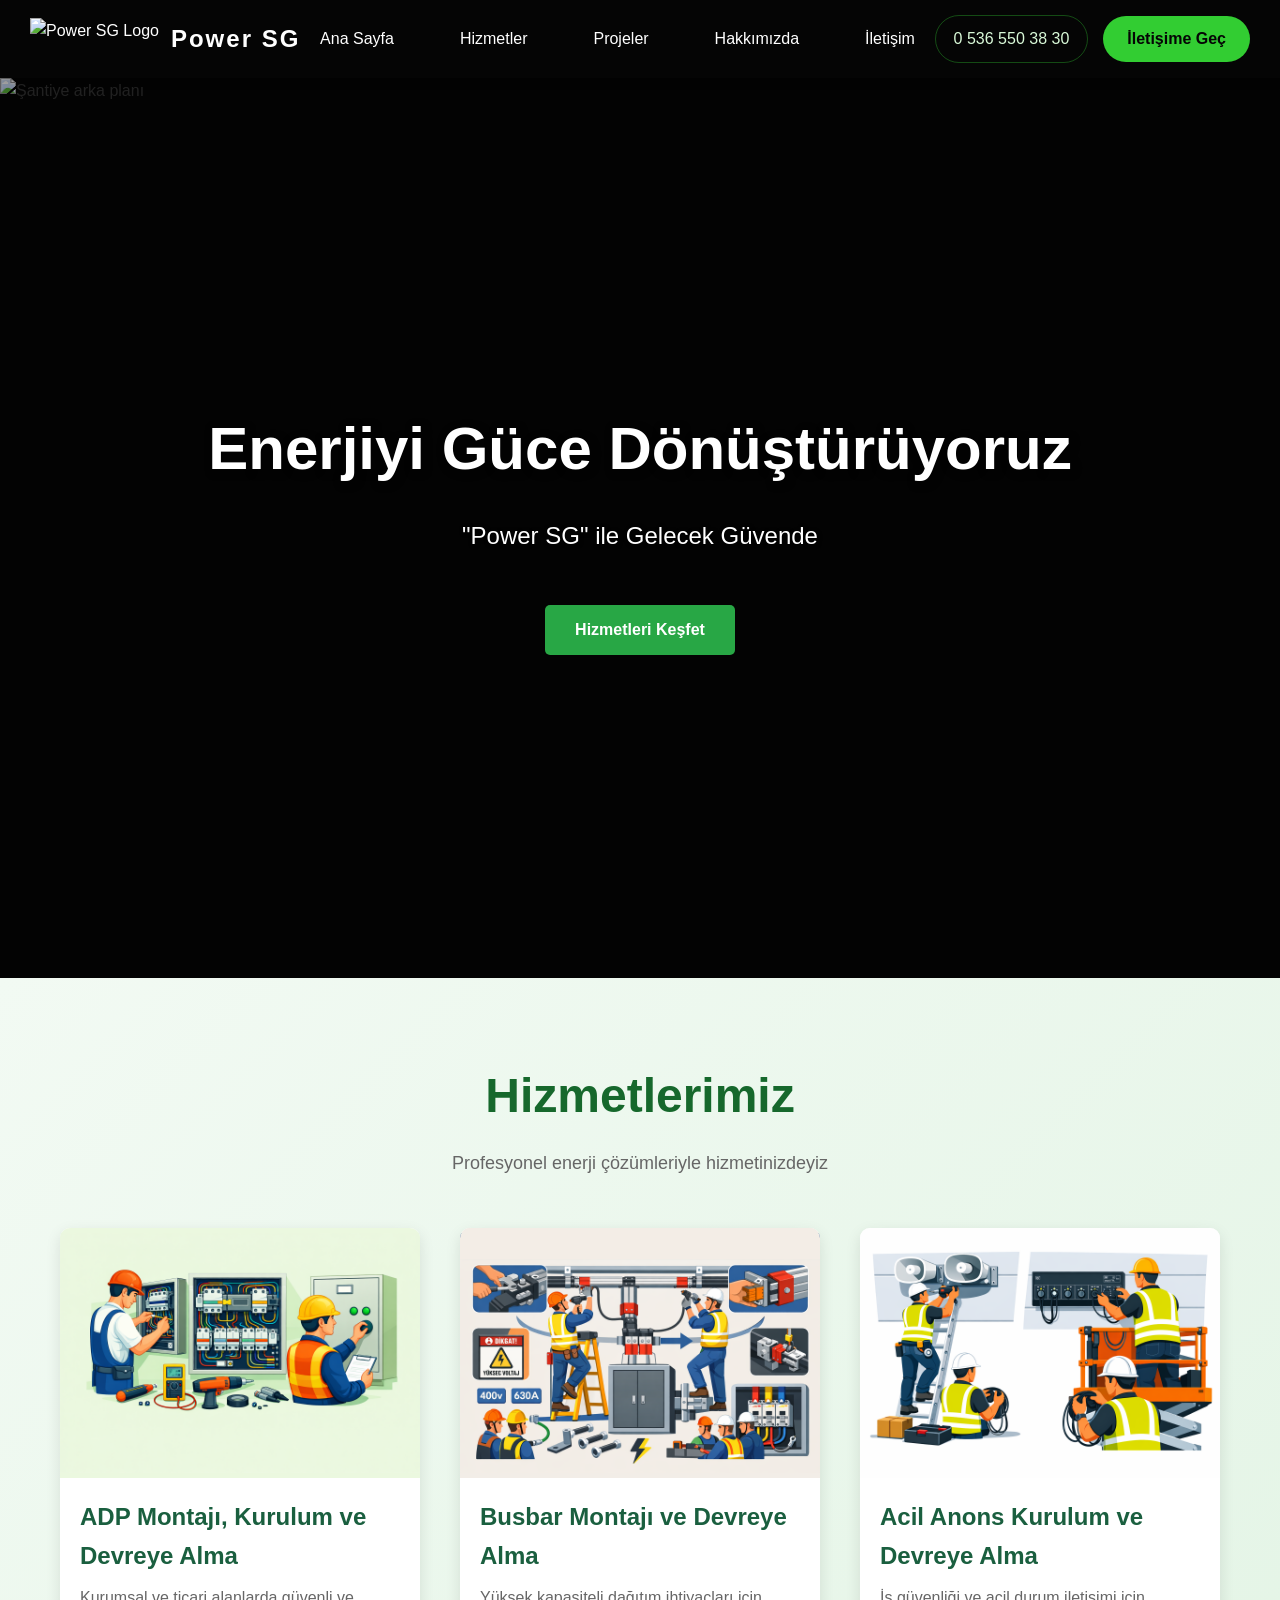
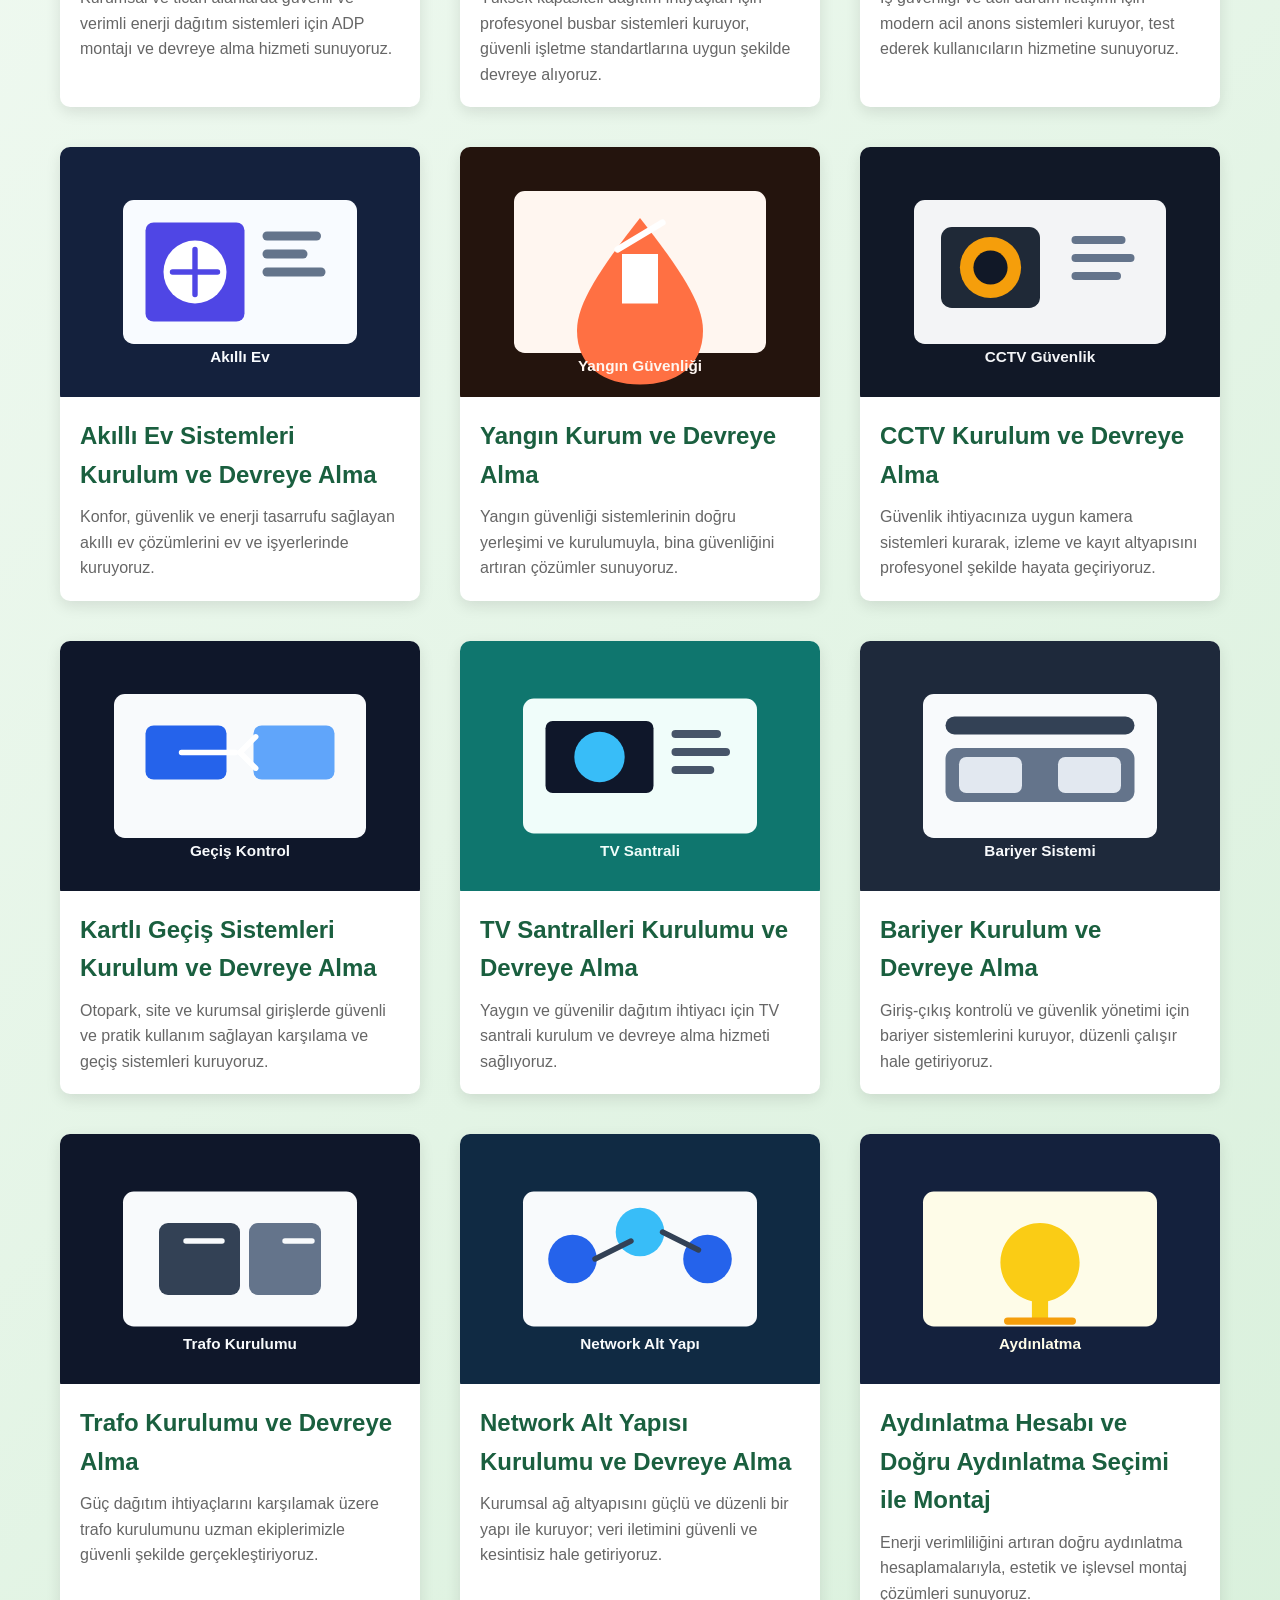
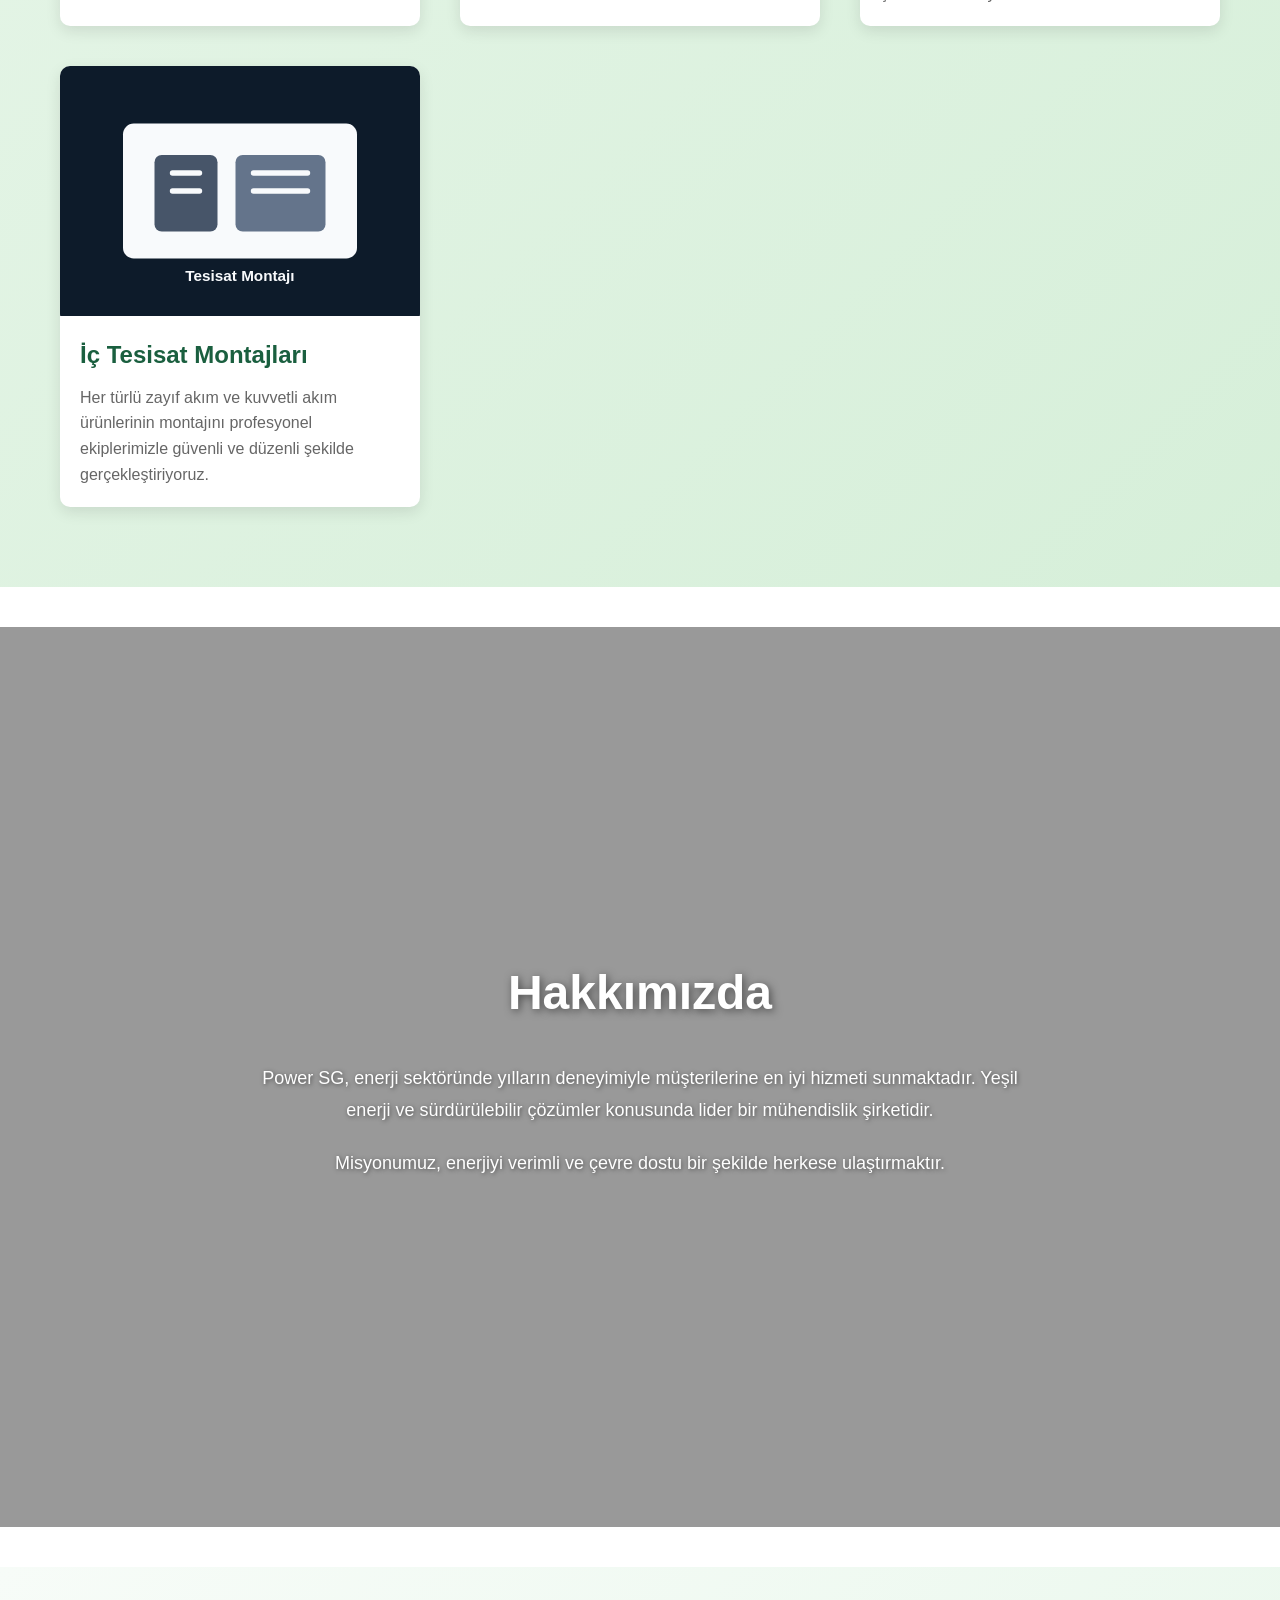
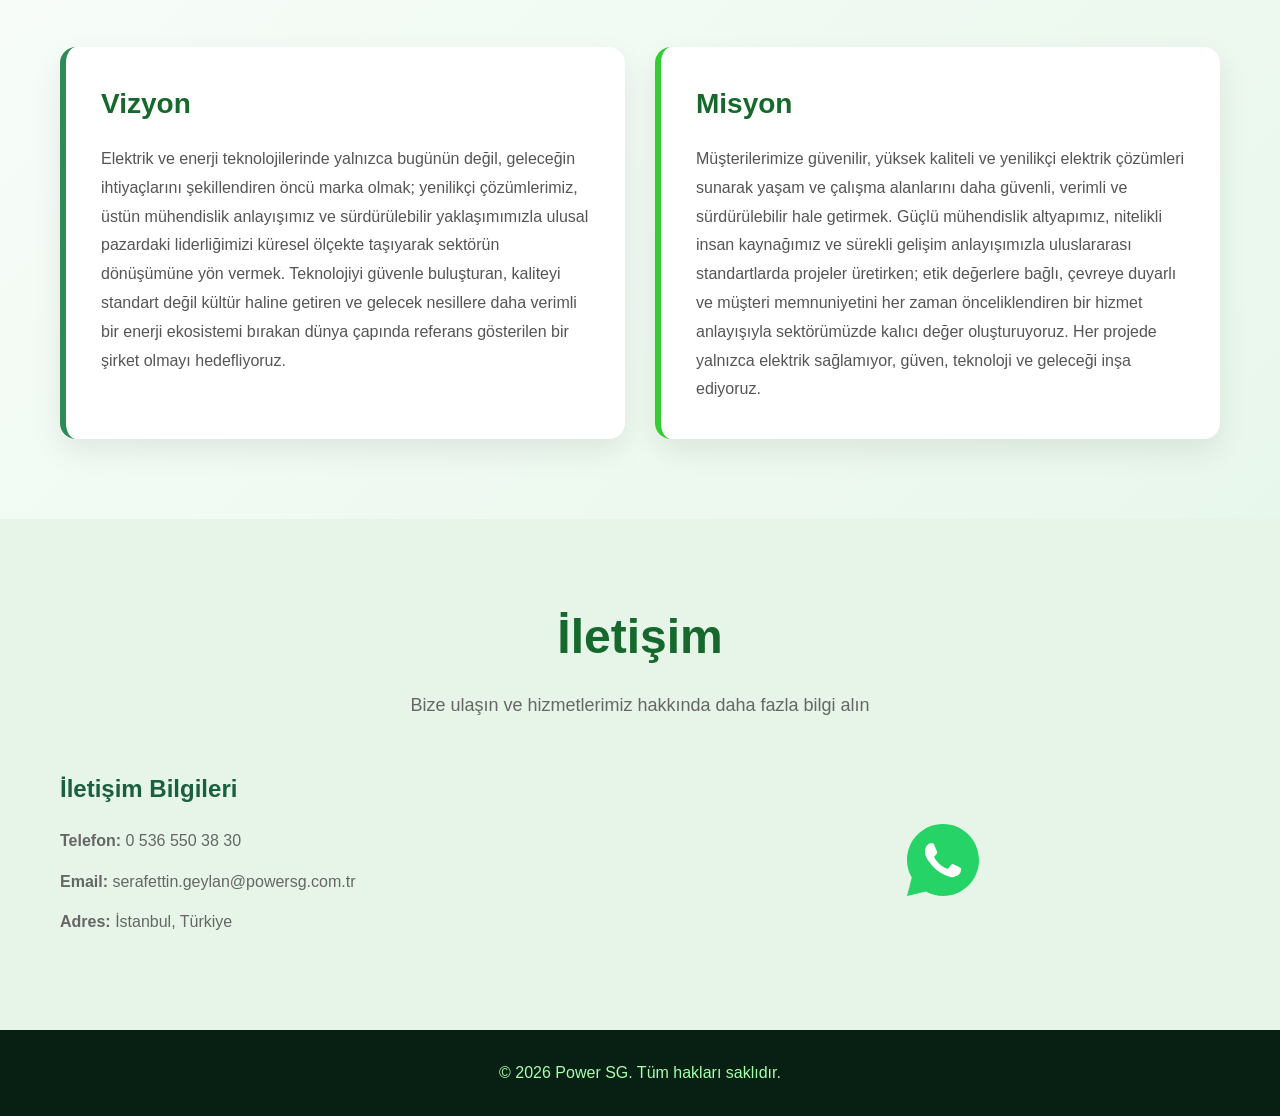
==== index.html @ 17f36962 "Updated" ====
<!DOCTYPE html>
<html lang="tr">
<head>
  <meta charset="UTF-8">
  <meta name="viewport" content="width=device-width, initial-scale=1.0">
  <title>Power SG - Ana Sayfa</title>
  <link rel="icon" href="logo.png" type="image/png">
  <link rel="stylesheet" href="style.css">
</head>
<body>
  <header class="sticky-header">
    <div class="header-left">
      <a href="#home" class="logo-link">
        <img src="logo.png" alt="Power SG Logo" class="header-logo-img">
        <span class="logo-text">Power SG</span>
      </a>
    </div>
    <nav class="header-nav">
      <a href="#home" class="nav-link">Ana Sayfa</a>
      <a href="#services" class="nav-link">Hizmetler</a>
      <a href="projects.html" class="nav-link">Projeler</a>
      <a href="#about" class="nav-link">Hakkımızda</a>
      <a href="#contact" class="nav-link">İletişim</a>
    </nav>
    <div class="header-actions">
      <a href="https://wa.me/905365503830?text=Merhaba%20Power%20SG,%20hizmetleriniz%20hakk%C4%B1nda%20bilgi%20almak%20istiyorum." target="_blank" rel="noopener" class="header-phone">0 536 550 38 30</a>
      <a href="https://wa.me/905365503830?text=Merhaba%20Power%20SG,%20hizmetleriniz%20hakk%C4%B1nda%20bilgi%20almak%20istiyorum." target="_blank" rel="noopener" class="header-button">İletişime Geç</a>
    </div>
  </header>

  <!-- HOME/BANNER SECTION -->
  <section id="home" class="parallax-section banner-section">
    <picture class="banner-bg">
      <source srcset="https://www.arelektrik.com/wp-content/uploads/2025/06/santiye-panosu-kullanimi-ve-ozellikleri-4-1024x682.webp" type="image/webp">
      <source srcset="https://source.unsplash.com/1600x900/?construction-site,construction" type="image/jpeg">
      <img src="Data/construction.svg" alt="Şantiye arka planı"/>
    </picture>
    <div class="parallax-overlay">
      <div class="banner-content">
        <h1>Enerjiyi Güce Dönüştürüyoruz</h1>
        <p>"Power SG" ile Gelecek Güvende</p>
        <a href="#services" class="cta-button">Hizmetleri Keşfet</a>
      </div>
    </div>
  </section>

  <!-- SERVICES SECTION -->
  <section id="services" class="services-section">
    <div class="container">
      <h2 class="reveal">Hizmetlerimiz</h2>
      <p class="section-subtitle reveal">Profesyonel enerji çözümleriyle hizmetinizdeyiz</p>
      
      <div class="services-grid">
        <div class="service-card reveal" style="transition-delay: 0.05s;">
          <div class="service-image" style="background-image: url('Data/service-images/adp.svg');"></div>
          <h3>ADP Montajı, Kurulum ve Devreye Alma</h3>
          <p>Kurumsal ve ticari alanlarda güvenli ve verimli enerji dağıtım sistemleri için ADP montajı ve devreye alma hizmeti sunuyoruz.</p>
        </div>

        <div class="service-card reveal" style="transition-delay: 0.1s;">
          <div class="service-image" style="background-image: url('Data/service-images/busbar.svg');"></div>
          <h3>Busbar Montajı ve Devreye Alma</h3>
          <p>Yüksek kapasiteli dağıtım ihtiyaçları için profesyonel busbar sistemleri kuruyor, güvenli işletme standartlarına uygun şekilde devreye alıyoruz.</p>
        </div>

        <div class="service-card reveal" style="transition-delay: 0.15s;">
          <div class="service-image" style="background-image: url('Data/service-images/acil-anons.svg');"></div>
          <h3>Acil Anons Kurulum ve Devreye Alma</h3>
          <p>İş güvenliği ve acil durum iletişimi için modern acil anons sistemleri kuruyor, test ederek kullanıcıların hizmetine sunuyoruz.</p>
        </div>

        <div class="service-card reveal" style="transition-delay: 0.2s;">
          <div class="service-image" style="background-image: url('Data/service-images/akilli-ev.svg');"></div>
          <h3>Akıllı Ev Sistemleri Kurulum ve Devreye Alma</h3>
          <p>Konfor, güvenlik ve enerji tasarrufu sağlayan akıllı ev çözümlerini ev ve işyerlerinde kuruyoruz.</p>
        </div>

        <div class="service-card reveal" style="transition-delay: 0.25s;">
          <div class="service-image" style="background-image: url('Data/service-images/yangin.svg');"></div>
          <h3>Yangın Kurum ve Devreye Alma</h3>
          <p>Yangın güvenliği sistemlerinin doğru yerleşimi ve kurulumuyla, bina güvenliğini artıran çözümler sunuyoruz.</p>
        </div>

        <div class="service-card reveal" style="transition-delay: 0.3s;">
          <div class="service-image" style="background-image: url('Data/service-images/cctv.svg');"></div>
          <h3>CCTV Kurulum ve Devreye Alma</h3>
          <p>Güvenlik ihtiyacınıza uygun kamera sistemleri kurarak, izleme ve kayıt altyapısını profesyonel şekilde hayata geçiriyoruz.</p>
        </div>

        <div class="service-card reveal" style="transition-delay: 0.35s;">
          <div class="service-image" style="background-image: url('Data/service-images/kartsiz-gecis.svg');"></div>
          <h3>Kartlı Geçiş Sistemleri Kurulum ve Devreye Alma</h3>
          <p>Otopark, site ve kurumsal girişlerde güvenli ve pratik kullanım sağlayan karşılama ve geçiş sistemleri kuruyoruz.</p>
        </div>

        <div class="service-card reveal" style="transition-delay: 0.4s;">
          <div class="service-image" style="background-image: url('Data/service-images/tv-santrali.svg');"></div>
          <h3>TV Santralleri Kurulumu ve Devreye Alma</h3>
          <p>Yaygın ve güvenilir dağıtım ihtiyacı için TV santrali kurulum ve devreye alma hizmeti sağlıyoruz.</p>
        </div>

        <div class="service-card reveal" style="transition-delay: 0.45s;">
          <div class="service-image" style="background-image: url('Data/service-images/bariyer.svg');"></div>
          <h3>Bariyer Kurulum ve Devreye Alma</h3>
          <p>Giriş-çıkış kontrolü ve güvenlik yönetimi için bariyer sistemlerini kuruyor, düzenli çalışır hale getiriyoruz.</p>
        </div>

        <div class="service-card reveal" style="transition-delay: 0.5s;">
          <div class="service-image" style="background-image: url('Data/service-images/trafo.svg');"></div>
          <h3>Trafo Kurulumu ve Devreye Alma</h3>
          <p>Güç dağıtım ihtiyaçlarını karşılamak üzere trafo kurulumunu uzman ekiplerimizle güvenli şekilde gerçekleştiriyoruz.</p>
        </div>

        <div class="service-card reveal" style="transition-delay: 0.55s;">
          <div class="service-image" style="background-image: url('Data/service-images/network.svg');"></div>
          <h3>Network Alt Yapısı Kurulumu ve Devreye Alma</h3>
          <p>Kurumsal ağ altyapısını güçlü ve düzenli bir yapı ile kuruyor; veri iletimini güvenli ve kesintisiz hale getiriyoruz.</p>
        </div>

        <div class="service-card reveal" style="transition-delay: 0.6s;">
          <div class="service-image" style="background-image: url('Data/service-images/aydinlatma.svg');"></div>
          <h3>Aydınlatma Hesabı ve Doğru Aydınlatma Seçimi ile Montaj</h3>
          <p>Enerji verimliliğini artıran doğru aydınlatma hesaplamalarıyla, estetik ve işlevsel montaj çözümleri sunuyoruz.</p>
        </div>

        <div class="service-card reveal" style="transition-delay: 0.65s;">
          <div class="service-image" style="background-image: url('Data/service-images/tesisat.svg');"></div>
          <h3>İç Tesisat Montajları</h3>
          <p>Her türlü zayıf akım ve kuvvetli akım ürünlerinin montajını profesyonel ekiplerimizle güvenli ve düzenli şekilde gerçekleştiriyoruz.</p>
        </div>
      </div>
    </div>
  </section>

  <!-- ABOUT SECTION -->
  <section id="about" class="parallax-section about-section" style="background-image: url('https://via.placeholder.com/1920x1080/0d4a2f/ffffff?text=Hakkımızda')">
    <div class="parallax-overlay">
      <div class="container about-content">
        <h2 class="reveal">Hakkımızda</h2>
        <p class="reveal">Power SG, enerji sektöründe yılların deneyimiyle müşterilerine en iyi hizmeti sunmaktadır. Yeşil enerji ve sürdürülebilir çözümler konusunda lider bir mühendislik şirketidir.</p>
        <p class="reveal">Misyonumuz, enerjiyi verimli ve çevre dostu bir şekilde herkese ulaştırmaktır.</p>
      </div>
    </div>
  </section>

  <!-- VISION & MISSION SECTION -->
  <section class="vision-mission-section">
    <div class="container vision-mission-grid">
      <div class="vision-card reveal-left">
        <h3>Vizyon</h3>
        <p>Elektrik ve enerji teknolojilerinde yalnızca bugünün değil, geleceğin ihtiyaçlarını şekillendiren öncü marka olmak; yenilikçi çözümlerimiz, üstün mühendislik anlayışımız ve sürdürülebilir yaklaşımımızla ulusal pazardaki liderliğimizi küresel ölçekte taşıyarak sektörün dönüşümüne yön vermek. Teknolojiyi güvenle buluşturan, kaliteyi standart değil kültür haline getiren ve gelecek nesillere daha verimli bir enerji ekosistemi bırakan dünya çapında referans gösterilen bir şirket olmayı hedefliyoruz.</p>
      </div>
      <div class="vision-card mission-card reveal-right">
        <h3>Misyon</h3>
        <p>Müşterilerimize güvenilir, yüksek kaliteli ve yenilikçi elektrik çözümleri sunarak yaşam ve çalışma alanlarını daha güvenli, verimli ve sürdürülebilir hale getirmek. Güçlü mühendislik altyapımız, nitelikli insan kaynağımız ve sürekli gelişim anlayışımızla uluslararası standartlarda projeler üretirken; etik değerlere bağlı, çevreye duyarlı ve müşteri memnuniyetini her zaman önceliklendiren bir hizmet anlayışıyla sektörümüzde kalıcı değer oluşturuyoruz. Her projede yalnızca elektrik sağlamıyor, güven, teknoloji ve geleceği inşa ediyoruz.</p>
      </div>
    </div>
  </section>

  <!-- CONTACT SECTION -->
  <section id="contact" class="contact-section">
    <div class="container">
      <h2 class="reveal">İletişim</h2>
      <p class="section-subtitle reveal">Bize ulaşın ve hizmetlerimiz hakkında daha fazla bilgi alın</p>
      
      <div class="contact-content">
        <div class="contact-info reveal-left">
          <h3>İletişim Bilgileri</h3>
          <p><strong>Telefon:</strong> 0 536 550 38 30</p>
          <p><strong>Email:</strong> serafettin.geylan@powersg.com.tr</p>
          <p><strong>Adres:</strong> İstanbul, Türkiye</p>
        </div>
        
        <div class="contact-form reveal-right" style="display:flex;align-items:center;justify-content:center;">
          <a href="https://wa.me/905365503830?text=Merhaba%20Power%20SG,%20hizmetleriniz%20hakk%C4%B1nda%20bilgi%20almak%20istiyorum." target="_blank" rel="noopener" class="whatsapp-icon" title="WhatsApp ile İletişime Geç" style="display:inline-block;width:72px;height:72px;">
            <svg viewBox="0 0 24 24" xmlns="http://www.w3.org/2000/svg" fill="#25D366" width="72" height="72" aria-hidden="true">
              <path d="M12 0C5.373 0 0 5.373 0 12c0 2.11.552 4.089 1.602 5.817L0 24l6.338-1.523A11.955 11.955 0 0 0 12 24c6.627 0 12-5.373 12-12S18.627 0 12 0z"/>
              <path d="M17.472 14.382c-.297-.149-1.759-.867-2.03-.967-.273-.099-.472-.149-.672.149-.198.297-.768.966-.941 1.164-.173.198-.347.223-.644.074-.297-.149-1.255-.463-2.39-1.476-.884-.789-1.48-1.761-1.653-2.059-.173-.297-.018-.458.13-.606.134-.133.298-.347.446-.52.149-.174.198-.298.298-.497.099-.198.05-.372-.025-.521-.074-.149-.672-1.611-.92-2.206-.242-.579-.487-.5-.672-.51l-.573-.01c-.198 0-.52.074-.792.372s-1.04 1.016-1.04 2.479 1.065 2.876 1.213 3.074c.149.198 2.095 3.2 5.076 4.487 2.98 1.288 2.98.859 3.517.806.536-.052 1.758-.718 2.006-1.413.248-.695.248-1.29.173-1.413-.074-.124-.272-.198-.57-.347z" fill="#fff"/>
            </svg>
          </a>
        </div>
      </div>
    </div>
  </section>

  <footer>
    <p>© 2026 Power SG. Tüm hakları saklıdır.</p>
  </footer>

  <script src="script.js"></script>
</body>
</html>
---- style.css ----
* {
  margin: 0;
  padding: 0;
  box-sizing: border-box;
}
.banner-bg {
  position: absolute;
  top: 0;
  left: 0;
  width: 100%;
  height: 100%;
  z-index: 1;
  display: block;
}
.banner-bg img { 
  width: 100%;
  height: 100%;
  object-fit: cover;
  display: block;
}

html {
  scroll-behavior: smooth;
  min-height: 100%;
}

body {
  min-height: 100vh;
  font-family: 'Segoe UI', Tahoma, Geneva, Verdana, sans-serif;
  color: #333;
  line-height: 1.6;
}

/* HEADER */
.sticky-header {
  background: #050505;
  color: #fff;
  padding: 15px 30px;
  display: flex;
  justify-content: space-between;
  align-items: center;
  position: sticky;
  top: 0;
  z-index: 100;
  box-shadow: 0 2px 10px rgba(0,0,0,0.2);
}

.header-left,
.header-actions {
  display: flex;
  align-items: center;
  gap: 15px;
}

.logo-link {
  display: inline-flex;
  align-items: center;
  gap: 12px;
  text-decoration: none;
  color: #fff;
}

.header-logo-img {
  height: 42px;
  width: auto;
  display: block;
}

.logo-text {
  font-size: 24px;
  font-weight: 700;
  letter-spacing: 2px;
}

.header-nav {
  display: flex;
  justify-content: center;
  gap: 30px;
  flex-wrap: wrap;
}

.header-nav .nav-link {
  color: #fff;
  text-decoration: none;
  font-weight: 500;
  padding: 10px 18px;
  border-radius: 999px;
  transition: background 0.3s ease, color 0.3s ease;
}

.header-nav .nav-link:hover {
  background: rgba(255,255,255,0.08);
}

.header-phone {
  display: inline-flex;
  align-items: center;
  justify-content: center;
  color: #d9f9d8;
  text-decoration: none;
  border: 1px solid rgba(50, 205, 50, 0.35);
  padding: 10px 18px;
  border-radius: 999px;
  transition: background 0.3s ease, border-color 0.3s ease;
}

.header-phone:hover {
  background: rgba(50, 205, 50, 0.12);
  border-color: #32CD32;
}

.header-button {
  display: inline-flex;
  align-items: center;
  justify-content: center;
  background: #32CD32;
  color: #050505;
  text-decoration: none;
  padding: 10px 24px;
  border-radius: 999px;
  font-weight: 700;
  transition: transform 0.2s ease, box-shadow 0.2s ease, background 0.2s ease;
}

.header-button:hover {
  background: #1b7a2d;
  transform: translateY(-1px);
  box-shadow: 0 10px 20px rgba(50, 205, 50, 0.25);
}

.sticky-header nav a {
  color: #fff;
  text-decoration: none;
  font-weight: 500;
  transition: color 0.3s ease;
}

.sticky-header nav a:hover {
  color: #32CD32;
}

/* CONTAINER */
.container {
  max-width: 1200px;
  margin: 0 auto;
  padding: 0 20px;
}

/* PARALLAX SECTIONS */
.parallax-section {
  position: relative;
  min-height: 100vh;
  height: auto;
  background-attachment: fixed;
  background-position: center;
  background-size: cover;
  background-repeat: no-repeat;
  overflow: hidden;
  display: flex;
  align-items: center;
  justify-content: center;
  padding: 60px 0;
}

.parallax-overlay {
  position: absolute;
  top: 0;
  left: 0;
  width: 100%;
  height: 100%;
  background: rgba(0, 0, 0, 0.4);
  display: flex;
  align-items: center;
  justify-content: center;
  z-index: 2;
}

@media (max-width: 1024px) {
  .parallax-section {
    background-attachment: scroll;
    padding: 40px 0;
  }
}

/* BANNER SECTION */
.banner-section {
  margin-top: 0;
}

.banner-content {
  text-align: center;
  color: #fff;
  z-index: 4;
  animation: slideInDown 0.8s ease-in-out;
  display: flex;
  flex-direction: column;
  align-items: center;
  justify-content: center;
  gap: 20px;
  padding: 0 20px;
}

.banner-content h1 {
  font-size: 60px;
  margin-bottom: 0;
  text-shadow: 2px 2px 8px rgba(0,0,0,0.6);
  font-weight: 700;
}

.banner-content p {
  font-size: 24px;
  margin-bottom: 30px;
  text-shadow: 1px 1px 4px rgba(0,0,0,0.6);
}

.banner-section {
  background-color: #050505;
}

.banner-section .parallax-overlay {
  background: rgba(0, 0, 0, 0.35);
  background-blend-mode: multiply;
}

/* SERVICES SECTION */
.services-section {
  padding: 80px 0;
  background: linear-gradient(135deg, #f2faf3 0%, #d6efd9 100%);
}

.services-section h2 {
  text-align: center;
  font-size: 48px;
  color: #16682c;
  margin-bottom: 15px;
  font-weight: 700;
}

.section-subtitle {
  text-align: center;
  font-size: 18px;
  color: #666;
  margin-bottom: 50px;
}

.services-grid {
  display: grid;
  grid-template-columns: repeat(auto-fit, minmax(350px, 1fr));
  gap: 40px;
  margin-top: 50px;
}

.service-card {
  background: #fff;
  border-radius: 10px;
  overflow: hidden;
  box-shadow: 0 5px 15px rgba(0,0,0,0.1);
  transition: transform 0.3s ease, box-shadow 0.3s ease;
}

.service-card:hover {
  transform: translateY(-10px);
  box-shadow: 0 15px 30px rgba(0,0,0,0.15);
}

.service-image {
  width: 100%;
  height: 250px;
  background-size: cover;
  background-position: center;
  transition: transform 0.3s ease;
}

.service-card:hover .service-image {
  transform: scale(1.05);
}

.service-card h3 {
  font-size: 24px;
  color: #1a5f3f;
  padding: 20px 20px 10px 20px;
  font-weight: 600;
}

.service-card p {
  padding: 0 20px 20px 20px;
  color: #666;
  font-size: 16px;
}

/* ABOUT SECTION */
.about-section {
  position: relative;
  margin: 40px 0;
}

.about-content {
  color: #fff;
  text-align: center;
  max-width: 800px;
  position: relative;
  z-index: 3;
}

.about-content h2 {
  font-size: 48px;
  margin-bottom: 30px;
  text-shadow: 2px 2px 8px rgba(0,0,0,0.5);
  font-weight: 700;
}

.about-content p {
  font-size: 18px;
  margin-bottom: 20px;
  line-height: 1.8;
  text-shadow: 1px 1px 4px rgba(0,0,0,0.5);
}

/* VISION & MISSION SECTION */
.vision-mission-section {
  padding: 80px 0;
  background: linear-gradient(135deg, #f7fcf8 0%, #e8f7eb 100%);
}

.vision-mission-grid {
  display: grid;
  grid-template-columns: 1fr 1fr;
  gap: 30px;
}

.vision-card {
  background: #fff;
  border-radius: 16px;
  padding: 35px;
  box-shadow: 0 12px 30px rgba(0, 0, 0, 0.08);
  border-left: 6px solid #2e8b57;
}

.vision-card h3 {
  font-size: 28px;
  color: #16682c;
  margin-bottom: 18px;
  font-weight: 700;
}

.vision-card p {
  color: #555;
  font-size: 16px;
  line-height: 1.8;
}

.mission-card {
  border-left-color: #32CD32;
}

/* SECTION REVEAL ANIMATIONS */
.reveal {
  opacity: 0;
  transform: translateY(32px);
  transition: opacity 0.8s ease, transform 0.8s ease;
}

.reveal.visible {
  opacity: 1;
  transform: translateY(0);
}

.reveal-left {
  opacity: 0;
  transform: translateX(40px);
  transition: opacity 0.9s ease, transform 0.9s ease;
}

.reveal-left.visible {
  opacity: 1;
  transform: translateX(0);
}

.reveal-right {
  opacity: 0;
  transform: translateX(-40px);
  transition: opacity 0.9s ease, transform 0.9s ease;
}

.reveal-right.visible {
  opacity: 1;
  transform: translateX(0);
}

/* CONTACT SECTION */
.contact-section {
  padding: 80px 0;
  background: #e6f5e8;
}

.contact-section h2 {
  text-align: center;
  font-size: 48px;
  color: #16682c;
  margin-bottom: 15px;
  font-weight: 700;
}

.contact-content {
  display: grid;
  grid-template-columns: 1fr 1fr;
  gap: 50px;
  margin-top: 50px;
}

.contact-info h3 {
  font-size: 24px;
  color: #1a5f3f;
  margin-bottom: 20px;
  font-weight: 600;
}

.contact-info p {
  margin-bottom: 15px;
  font-size: 16px;
  color: #666;
}

.contact-form {
  display: flex;
  flex-direction: column;
  gap: 15px;
}

.contact-form input,
.contact-form textarea {
  padding: 12px;
  border: 1px solid #ddd;
  border-radius: 5px;
  font-family: inherit;
  font-size: 16px;
  transition: border-color 0.3s ease;
}

.contact-form input:focus,
.contact-form textarea:focus {
  outline: none;
  border-color: #1a5f3f;
  box-shadow: 0 0 5px rgba(26, 95, 63, 0.3);
}

/* CTA BUTTON */
.cta-button {
  display: inline-block;
  background: #28a745;
  color: #fff;
  padding: 12px 30px;
  border: none;
  border-radius: 5px;
  font-size: 16px;
  font-weight: 600;
  cursor: pointer;
  text-decoration: none;
  transition: background 0.3s ease, transform 0.3s ease;
  text-align: center;
  max-width: fit-content;
}

.cta-button:hover {
  background: #1f7c32;
  transform: scale(1.05);
}

/* FOOTER */
footer {
  background: #081f13;
  color: #a4ffad;
  text-align: center;
  padding: 30px 20px;
  font-weight: 500;
}

/* ANIMATIONS */
@keyframes slideInDown {
  from {
    opacity: 0;
    transform: translateY(-50px);
  }
  to {
    opacity: 1;
    transform: translateY(0);
  }
}

/* RESPONSIVE */
@media (max-width: 768px) {
  .sticky-header {
    flex-wrap: wrap;
    justify-content: center;
    padding: 20px;
  }

  .header-left,
  .header-actions {
    width: 100%;
    justify-content: center;
  }

  .header-nav {
    width: 100%;
    justify-content: center;
    gap: 14px;
  }

  .header-phone,
  .header-button {
    width: auto;
    font-size: 14px;
  }
  
  .banner-content {
    padding: 0 20px;
  }
  
  .banner-content h1 {
    font-size: 36px;
  }
  
  .banner-content p {
    font-size: 18px;
  }
  
  .services-section h2,
  .contact-section h2,
  .about-content h2 {
    font-size: 36px;
  }
  
  .contact-content {
    grid-template-columns: 1fr;
    gap: 30px;
  }

  .vision-mission-grid {
    grid-template-columns: 1fr;
  }
}
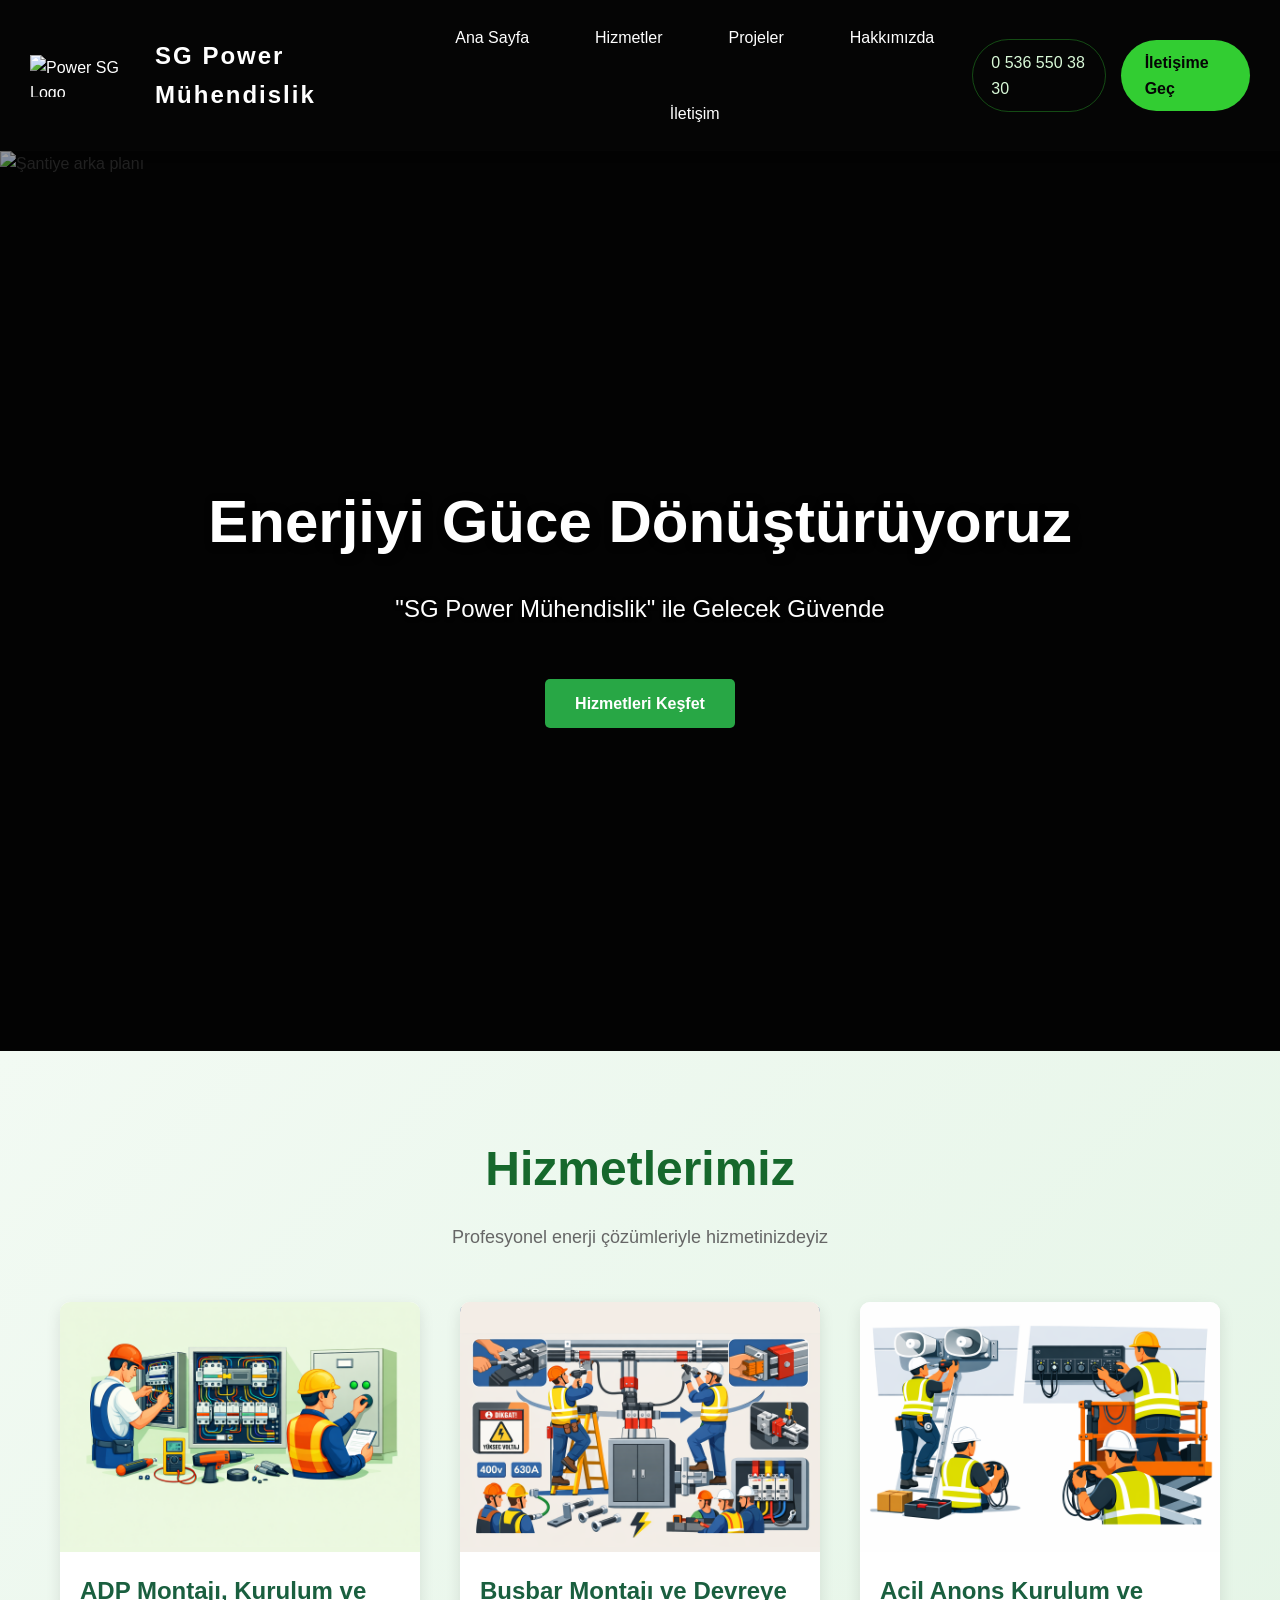
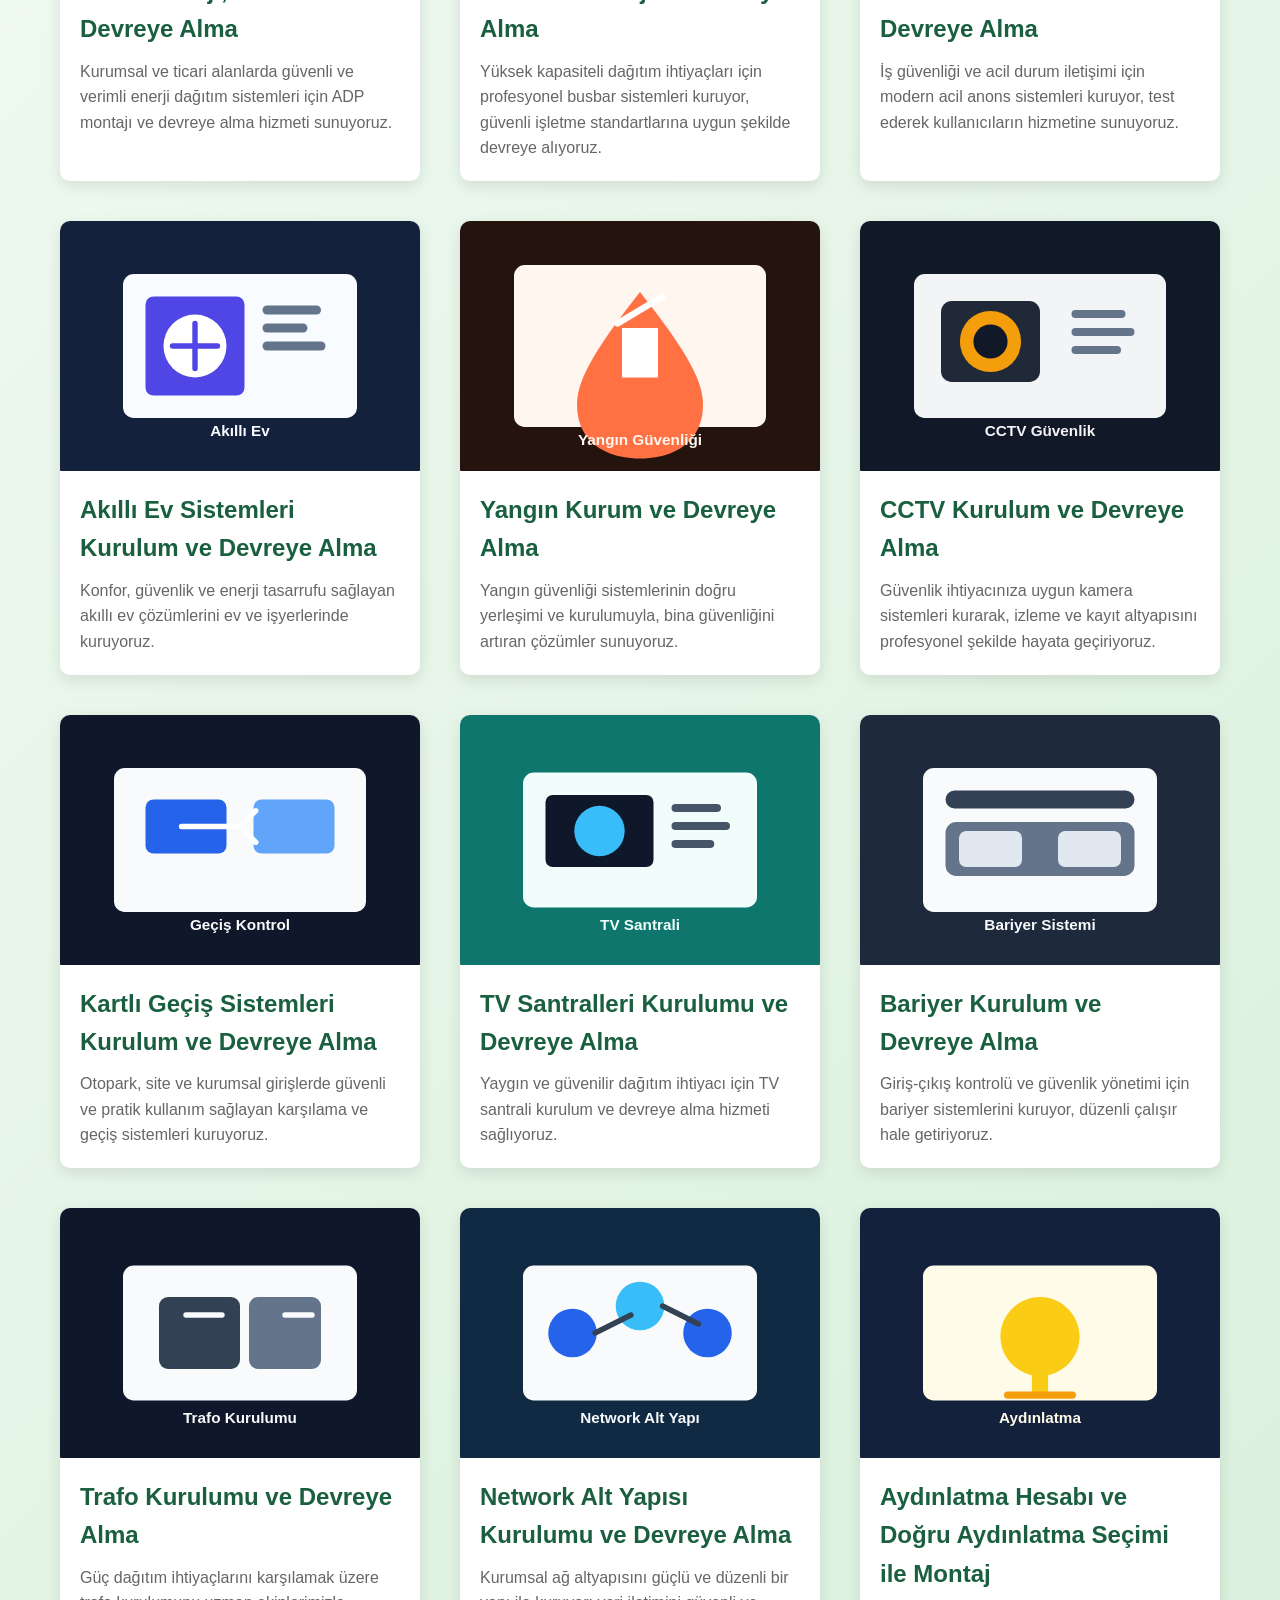
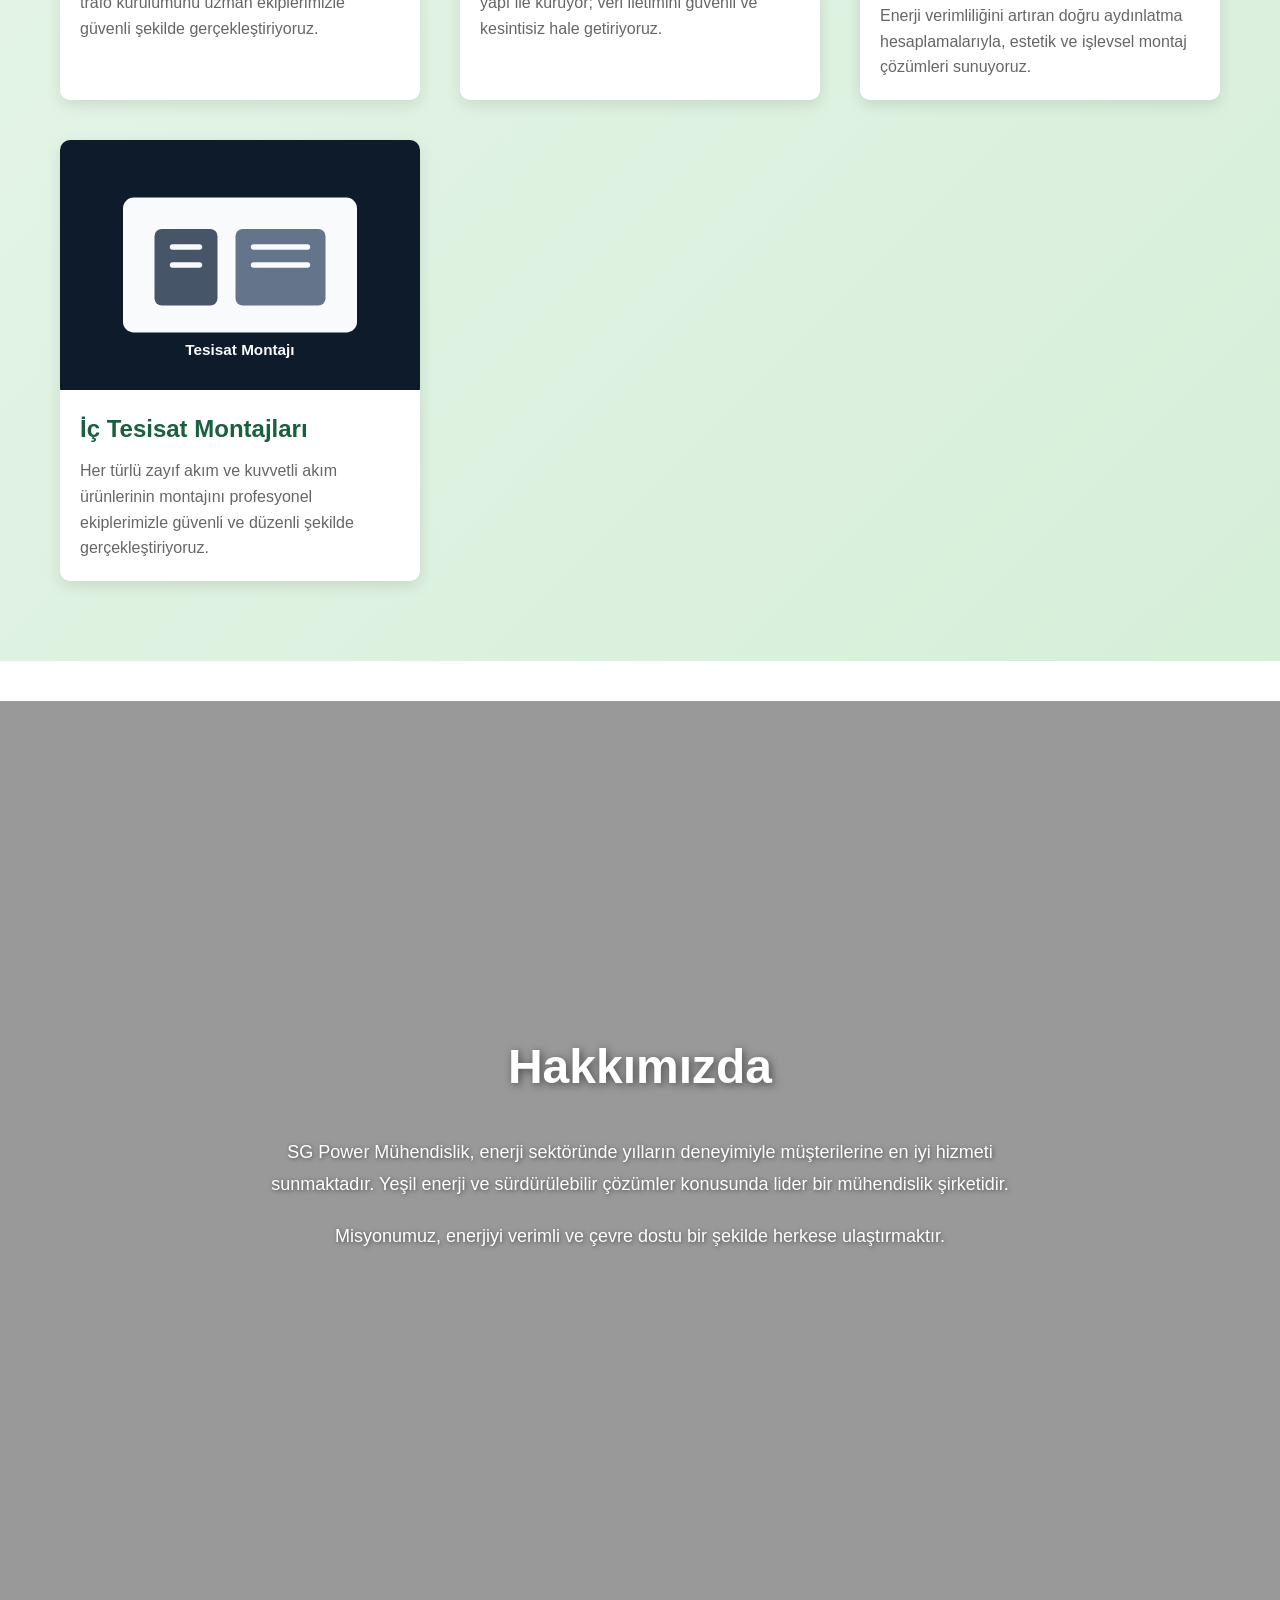
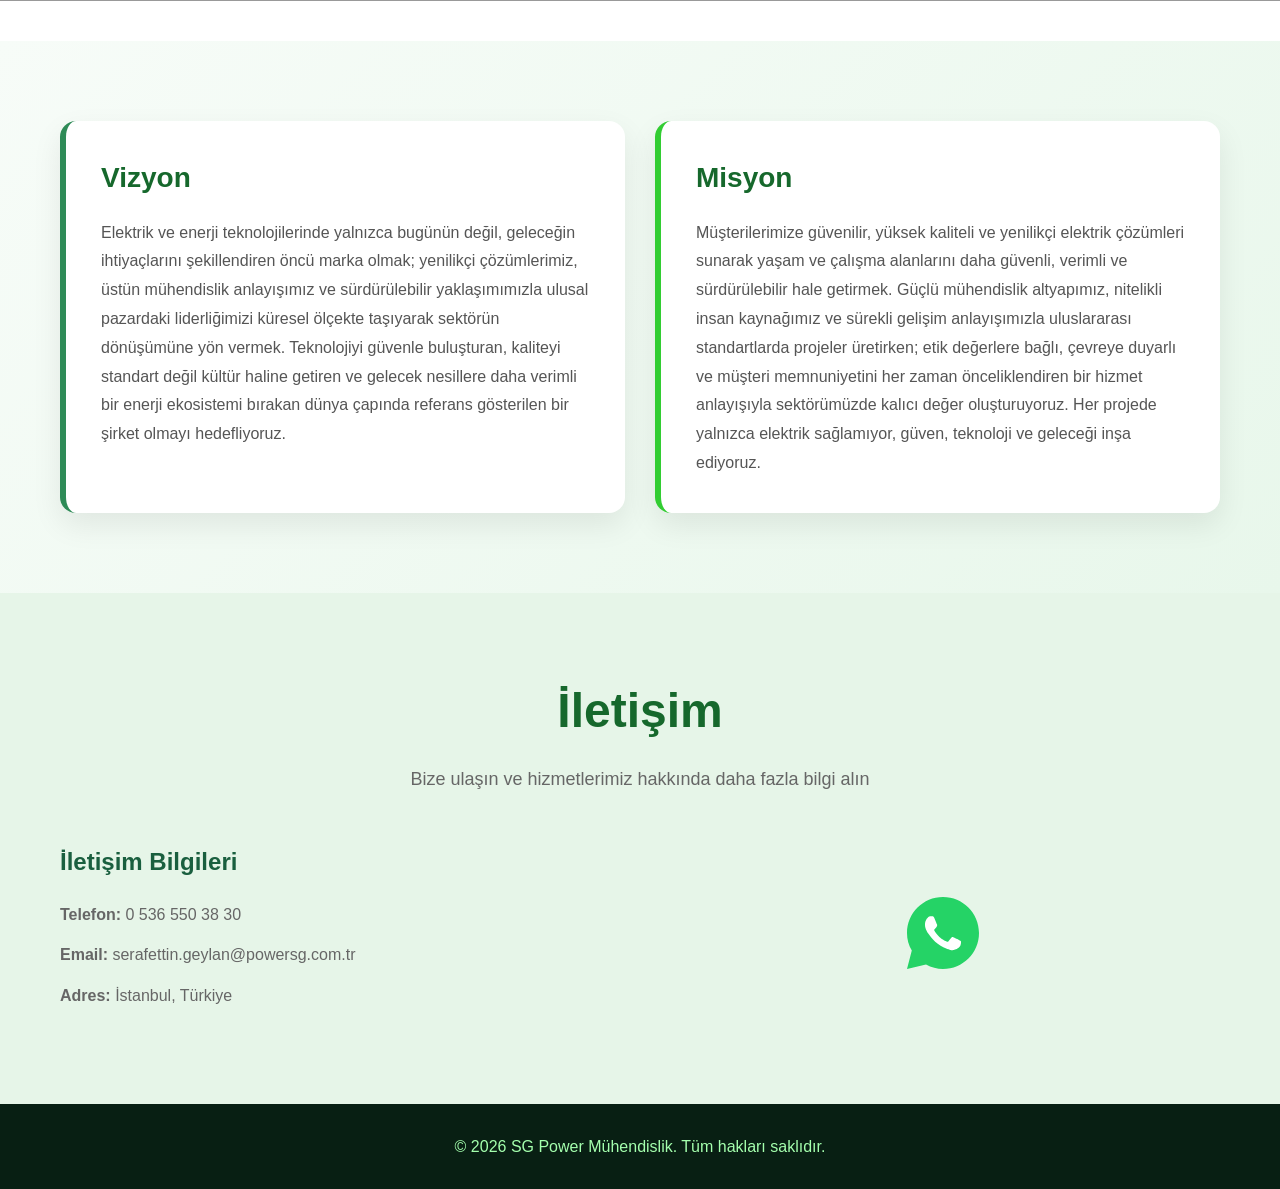
==== commit 1b9ec8e5: "mühendis yazsı eklendi" ====
--- a/index.html
+++ b/index.html
@@ -3,7 +3,7 @@
 <head>
   <meta charset="UTF-8">
   <meta name="viewport" content="width=device-width, initial-scale=1.0">
-  <title>Power SG - Ana Sayfa</title>
+  <title>SG Power Mühendislik - Ana Sayfa</title>
   <link rel="icon" href="logo.png" type="image/png">
   <link rel="stylesheet" href="style.css">
 </head>
@@ -12,7 +12,7 @@
     <div class="header-left">
       <a href="#home" class="logo-link">
         <img src="logo.png" alt="Power SG Logo" class="header-logo-img">
-        <span class="logo-text">Power SG</span>
+        <span class="logo-text">SG Power Mühendislik</span>
       </a>
     </div>
     <nav class="header-nav">
@@ -38,7 +38,7 @@
     <div class="parallax-overlay">
       <div class="banner-content">
         <h1>Enerjiyi Güce Dönüştürüyoruz</h1>
-        <p>"Power SG" ile Gelecek Güvende</p>
+        <p>"SG Power Mühendislik" ile Gelecek Güvende</p>
         <a href="#services" class="cta-button">Hizmetleri Keşfet</a>
       </div>
     </div>
@@ -137,7 +137,7 @@
     <div class="parallax-overlay">
       <div class="container about-content">
         <h2 class="reveal">Hakkımızda</h2>
-        <p class="reveal">Power SG, enerji sektöründe yılların deneyimiyle müşterilerine en iyi hizmeti sunmaktadır. Yeşil enerji ve sürdürülebilir çözümler konusunda lider bir mühendislik şirketidir.</p>
+        <p class="reveal">SG Power Mühendislik, enerji sektöründe yılların deneyimiyle müşterilerine en iyi hizmeti sunmaktadır. Yeşil enerji ve sürdürülebilir çözümler konusunda lider bir mühendislik şirketidir.</p>
         <p class="reveal">Misyonumuz, enerjiyi verimli ve çevre dostu bir şekilde herkese ulaştırmaktır.</p>
       </div>
     </div>
@@ -184,7 +184,7 @@
   </section>
 
   <footer>
-    <p>© 2026 Power SG. Tüm hakları saklıdır.</p>
+    <p>© 2026 SG Power Mühendislik. Tüm hakları saklıdır.</p>
   </footer>
 
   <script src="script.js"></script>
